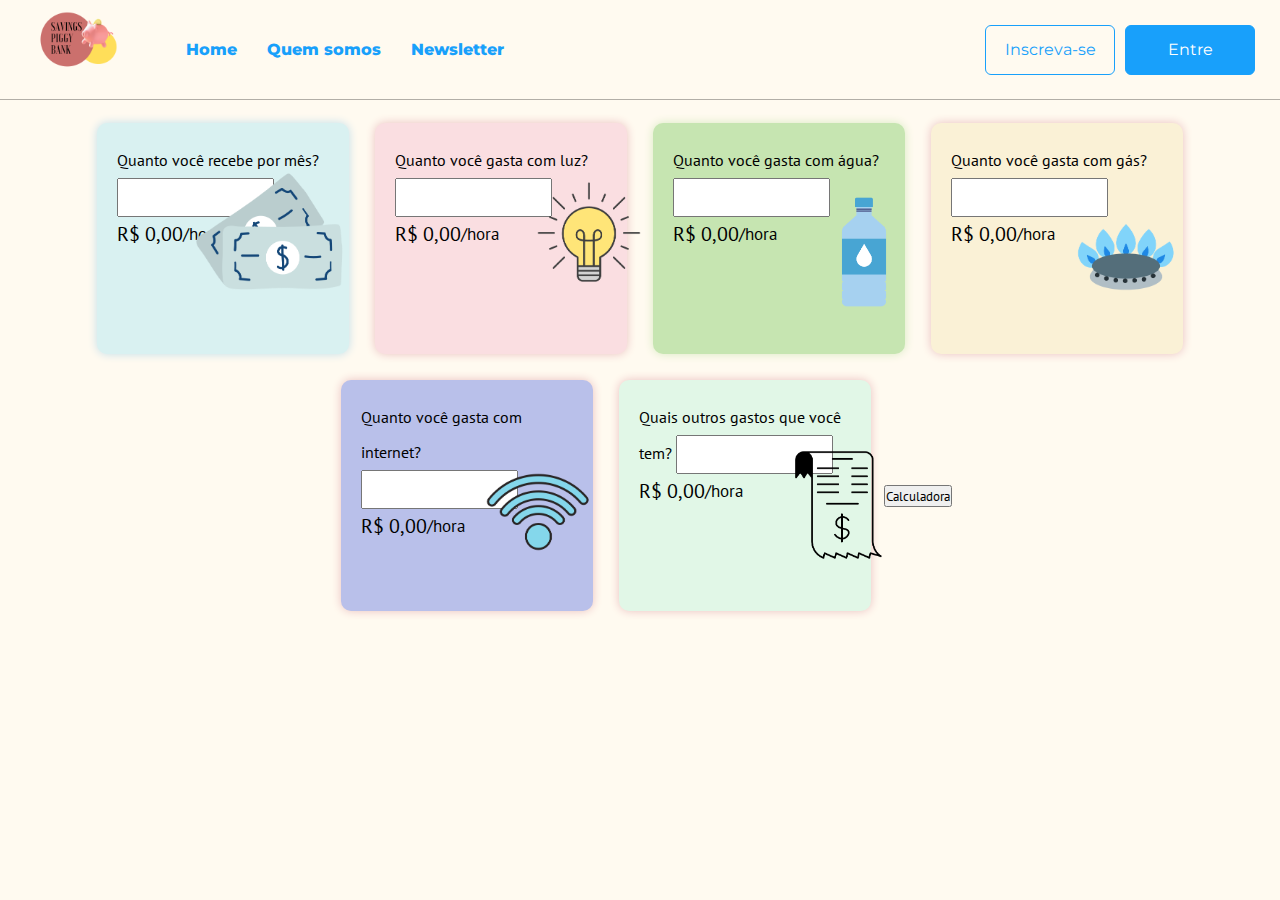
==== contador.html @ 0ccbcca7 "implementadndo novas funçoes" ====
<!DOCTYPE html>
<html lang="pt-br">
<head>
    <meta charset="UTF-8">
    <meta http-equiv="X-UA-Compatible" content="IE=edge">
    <meta name="viewport" content="width=device-width, initial-scale=1.0"> 
    <title>Calculadora financeira</title>
    <link rel="stylesheet" href="style.css" />
</head>
<body>
    <header class="header">
        <img id="logo" src="imagens/logoImage.png" alt="logo cofrinho">
        <nav class="header-menu">
                <a class="header-menu-item">Home</a>
                <a class="header-menu-item">Quem somos</a>
                <a class="header-menu-item">Newsletter</a>
        </nav>
        <nav class="button-group">
            <div class="button">Inscreva-se</div>
            <div class="button primary">Entre</div>
        </nav>
    </header>
    <main>
        <section class="maior1">
            <form class="maior2">
                <img class="imagem-card1" src="imagens/dindin.png"> 
                <div class="box_1">
                    <label for="GET-name" class="titulo-card">Quanto você recebe por mês?</label>
                    <input class="titulo-card" id="salario" type="text" name="name" autocomplete="off">
                    <span class="titulo-card cor-preta" id="respostaHoraTrabalho">R$ 0,00<small>/hora</small></span>
                </div>
                <img class="imagem-card2" src="imagens/luz.png">
                <div class="box_2"> 
                    <label class="titulo-card" for="GET-name">Quanto você gasta com luz?</label>
                    <input class="titulo-card" id="luz" type="text" name="name" autocomplete="off">
                    <span class="titulo-card cor-preta" id="respostaValorSubLuz">R$ 0,00<small>/hora</small></span>

                </div>
                <img class="imagem-card3" src="imagens/agua.png">
                <div class="box_3"> 
                    <label class="titulo-card" for="GET-name">Quanto você gasta com água?</label>
                    <input class="titulo-card" id="agua" type="text" name="name" autocomplete="on">
                    <span class="titulo-card cor-preta" id="respostaValorSubAgua">R$ 0,00<small>/hora</small></span>
                </div>
                <img class="imagem-card4" src="imagens/gas.png"> 
                <div class="box_4"> 
                    <label class="titulo-card" for="GET-name">Quanto você gasta com gás?</label>
                    <input class="titulo-card" id="gas" type="text" name="name" autocomplete="on">
                    <span class="titulo-card cor-preta" id="respostaValorSubGas" >R$ 0,00<small>/hora</small></span>

                </div>
                <img class="imagem-card5" src="imagens/internet.png"> 
                <div class="box_5"> 
                    <label class="titulo-card"  for="GET-name">Quanto você gasta com internet?</label>
                    <input class="titulo-card" id="internet" type="text" name="name" autocomplete="on">
                    <span class="titulo-card cor-preta" id="respostaValorSubInte" >R$ 0,00<small>/hora</small></span>
                </div>
                <img class="imagem-card6" src="imagens/fatura.png"> 
                <div class="box_6"> 
                    <label class="titulo-card" for="GET-name">Quais outros gastos que você tem?</label>
                    <input class="titulo-card" id="outros" type="text" name="name" autocomplete="on">
                    <span class="titulo-card cor-preta" id="respostaValorSubOutros">R$ 0,00<small>/hora</small></span>
                </div>
                <div><button class="" type="submit" value="">Calculadora</button></div>
            </form>
        </section>
    </main>
</body>

</html>
---- style.css ----
@import url('https://fonts.googleapis.com/css2?family=League+Spartan:wght@100;500&family=PT+Sans:ital,wght@0,400;0,700;1,400;1,700&family=Playfair+Display:ital,wght@1,400;1,900&family=Sacramento&display=swap');
@import url('https://fonts.googleapis.com/css2?family=Montserrat:wght@100;400&display=swap');

* {
    font-family: 'PT Sans', sans-serif;
    margin: 0;
    padding: 0;
    box-sizing: border-box;
    text-decoration: none;
}

body{
    font-size: 100%;
    background-color: #fffaf0;
}

/* Logo */
#logo{
    width: 12%;
    padding: 0;
}

/* Banner */
#banner{
    width: 100%;
}

/*Header*/

.header{
    display: flex;
    height: 100px;
    padding: 0 10px;
    flex-direction: row;
    align-items: center; /* alinha no eixo secundário (y) */
    justify-content: space-around; /* alinha no eixo primário (x) */
    border-bottom: 1px solid rgba(0, 0, 0, 0.3);
}

.header-menu{
    display: flex;
    max-height: 100px;
    align-items: center;
    justify-content: flex-start;
    width: 100%;
    margin: 0 10px;
}

.header-menu-item{
   margin: 0 15px;
   cursor: pointer;
   color: #18A0FB;
   font-weight: 800;
   font-family: 'Montserrat', sans-serif;
}

.button-group {
    height: 100%; /*só funciona % se o elemento pai tiver altura definida*/
    min-width: 300px;
    padding: 10px;
    display: flex;
    align-items: center;
    justify-content: space-around;
}

.button-group .button {
    width: 130px;
    height: 50px;
    border: 1px solid #18A0FB;
    display: flex;
    justify-content: center;
    align-items: center;
    border-radius: 6px;
    font-family: 'Montserrat', sans-serif;
    color: #18A0FB;
    font-weight: 400;
    cursor: pointer;
    transition: ease-in-out all .3s;
}

.button-group .button:hover {
    box-shadow: 3px 3px 7px rgba(0, 0, 0, 0.4);
    transition: ease-in-out all .3s;
}

.button-group .primary {
    color: white;
    background-color: #18A0FB;
}

.banner{
    display: flex;
    position: relative;
    justify-content: center;
}
h1{
    font-size: 360%;
    font-style: bold;
    color: white;
    display: flex;
    position: absolute;
    align-items: center;
    margin-top: 8%;
}

h3{
    font-size: 200%;
    color: #cb706c;;
    display: flex;
    position: absolute;
    margin-top: 13%;
}

.button-banner{
    font-size: 100%;
    font-style: bold;
    color: #a58dec;
    display: flex;
    position: absolute;
    margin-top: 17%;
    border: none;
    padding: 1%;
    border-radius: 10px 10px 10px;
    box-shadow: 10px 10px
}

.container {
    display: flex;
    flex-direction: row;
    width: 100%;
}

.box1{
    border-radius: 10px 10px 10px;
    margin: 2%;
    padding: 2%;
    width: 50%;
    height: 570px;
    background-color: #6fb895;
    box-shadow: 15px 15px 15px #bde0cf
}

.box3{
    margin-top: 7%;
    width: 50%;
    height: 500px;
    padding: 10px;
}

#imagem2{
    width: 100%;
}

h2{
    color: #f6e896;
    display: flex;
    justify-content: center;
    margin-bottom: 2%;
}

.card {
    background-color: rgba(19, 19, 19, 0.3);
    padding: 40px;
    border-radius: 2px;
    width:280px;
}

.card-header {
    padding-bottom: 50px;
    opacity: 0.8;
    color: #fff;
}

.card-header::after {
    width: 70px;
    height: 1px;
    background-color: #fff;
    display: block;
    margin-top: -17px;
    margin-left: -5px;
}

.card-content label{
    color: #fff;
    font-size: 20px;
    opacity: 0.8;
}

p{
    color: #fff;
    font-size: 12px; 
}

.card-content-area {
    display: flex;
    flex-direction: column;
    padding:10px 0;
}

.card-content-area input {
    margin-top: 10px;
    padding:0 5px;
    background-color: transparent;
    border:none;
    border-bottom: 1px solid #e1e1e1;
    outline: none;
    color: #fff;
}

.card-footer {
    display: flex;
    flex-direction: column
}

.card-footer .button-form {
    font-style: bold;
    color: #6fb895;
    width: 100%;
    height: 40px;
    background-color: #f6e896;
    border:none;
    margin: 10px 0;
    margin-bottom: 50px;
}

.copyright{
    color: #FFFFFF;
    font-size: 13px;
    margin: 20px 0;
}

span{
    color:#fff;
    display: flex;
}

span #resposta{
    align-items: center;
}

footer { 
    background-color: gray;
    bottom: 0px;
    width: 100%;
}
.logotipo {
   width: 100%;
   text-align: center;
   font-size: 0.7em;
}
.logotipo img {
   width: 20%;
   vertical-align: middle;
}
.redes {
   width: 100%;
   text-align: center;
}
.redes img {
   width: 8%;
}
.redes ul li {
   text-transform: uppercase;
   list-style-type: none;
   display: inline;
}
@media only screen and (min-width: 450px)
and (max-width: 769px){
   footer {
       clear: both;
       width: 100%;
    }
    .logotipo {
        width: 50%;
        float: left;
        text-align: left;
    }
    .redes {
        width: 50%;
        float: right;
    }
}
@media only screen and (min-width: 769px) {
   footer {
       width: 100%;
       clear: both;
       margin-bottom: 3%;
   }
   .logotipo {
       font-size: 1em;
       width: 45%;
       float: left;
       text-align: center;
    }
    .logotipo img, .redes img {
        width: 10%;
    }
    .redes {
        width: 45%;
        float: right;
        margin-right: 1%;
        text-align: center;
    }
}

.maior1{
    display: flex;
    flex-direction: row;
    justify-content: center;
}

.maior2{
    display: inline-flex;
    align-items: center;
    flex-flow: row wrap;
    justify-content: center;
    position: relative;
    padding: 10px;
}

.box_1{
    border-radius: 10px 10px 10px;
    box-shadow: 0 0 10px rgb(192, 222, 234);
    width: 20%;
    height: 60%;
    padding: 20px;
    margin: 13px;
    background-color: #d9f1f1;
}

.imagem-card1{
    position: absolute;
    width: 20%;
    z-index: 1;
    top:-12%;
    right: 69%;
}


.box_2{
    border-radius: 10px 10px 10px;
    box-shadow: 0 0 10px rgb(234, 192, 192);
    height: 60%;
    width: 20%;
    padding: 20px;
    margin: 13px;
    background-color: #fadee1;
}

.imagem-card2{
    position: absolute;
    width: 20%;
    z-index: 1;
    top:-12%;
    right: 44%;
}

.box_3{
    border-radius: 10px 10px 10px;
    box-shadow: 0 0 10px rgb(215, 234, 192);
    width: 20%;
    height: 60%;
    padding: 20px;
    margin: 13px;
    background-color: #c6e5b1;
}

.imagem-card3{
    position: absolute;
    width: 15%;
    z-index: 1;
    top: 4%;
    right: 25%;
}


.box_4{
    border-radius: 10px 10px 10px;
    box-shadow: 0 0 10px rgb(234, 192, 192);
    width: 20%;
    height: 60%;
    padding: 20px;
    margin: 13px;
    background-color: #faf1d6;
}

.imagem-card4{
    position: absolute;
    width: 20%;
    z-index: 1;
    top: -6%;
    right: 2%;
}

.box_5{
    border-radius: 10px 10px 10px;
    box-shadow: 0 0 10px rgb(234, 192, 192);
    width: 20%;
    height: 60%;
    padding: 20px;
    margin: 13px;
    background-color: #b9c0ea;
}

.imagem-card5{
    position: absolute;
    width: 20%;
    z-index: 1;
    top: 57%;
    right: 48%;
}

.box_6{
    border-radius: 10px 10px 10px;
    box-shadow: 0 0 10px rgb(234, 192, 192);
    width: 20%;
    height: 60%;
    padding: 20px;
    margin: 13px;
    background-color: #e1f7e7;
}

.imagem-card6{
    position: absolute;
    width: 17%;
    z-index: 1;
    top: 62%;
    right: 26%;
}


.titulo-card{
    color: black;
    line-height: 35px;
}

.cor-preta{
    color: black;
    font-size: 20px;
}
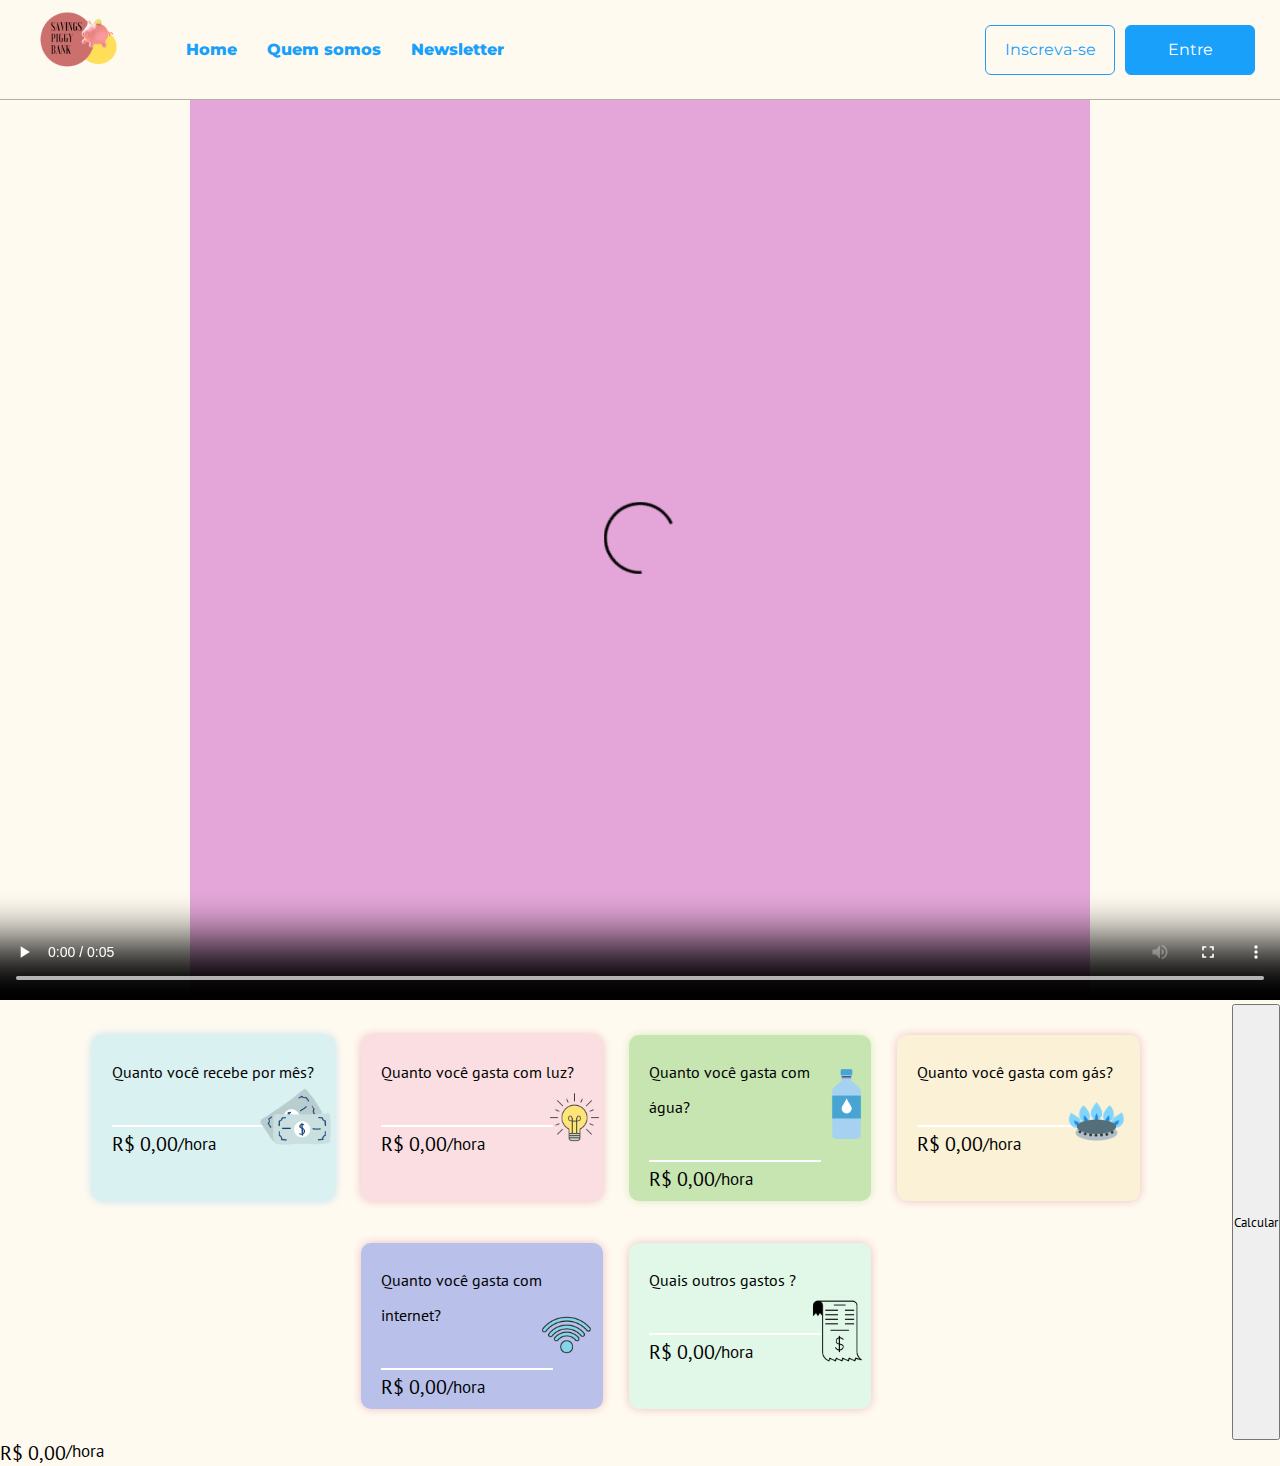
==== commit 014bac0e: "incluindo mais funcoes" ====
--- a/contador.html
+++ b/contador.html
@@ -20,51 +20,60 @@
             <div class="button primary">Entre</div>
         </nav>
     </header>
+    <section class="video">
+        <video width="100%" height="900px" controls="controls" autoplay="autostart"Q frameborder="0">
+            <source src="imagens/cofre.mp4" type="video/mp4">
+        </video>
+    </section>
     <main>
         <section class="maior1">
             <form class="maior2">
                 <img class="imagem-card1" src="imagens/dindin.png"> 
                 <div class="box_1">
-                    <label for="GET-name" class="titulo-card">Quanto você recebe por mês?</label>
-                    <input class="titulo-card" id="salario" type="text" name="name" autocomplete="off">
+                    <label for="salario" class="titulo-card">Quanto você recebe por mês?</label>
+                    <input class="titulo-card field" id="salario" type="text" name="salario">
                     <span class="titulo-card cor-preta" id="respostaHoraTrabalho">R$ 0,00<small>/hora</small></span>
                 </div>
                 <img class="imagem-card2" src="imagens/luz.png">
                 <div class="box_2"> 
                     <label class="titulo-card" for="GET-name">Quanto você gasta com luz?</label>
-                    <input class="titulo-card" id="luz" type="text" name="name" autocomplete="off">
+                    <input class="titulo-card field" id="luz" type="text" name="name" autocomplete="off">
                     <span class="titulo-card cor-preta" id="respostaValorSubLuz">R$ 0,00<small>/hora</small></span>
 
                 </div>
                 <img class="imagem-card3" src="imagens/agua.png">
                 <div class="box_3"> 
                     <label class="titulo-card" for="GET-name">Quanto você gasta com água?</label>
-                    <input class="titulo-card" id="agua" type="text" name="name" autocomplete="on">
+                    <input class="titulo-card field" id="agua" type="text" name="name" autocomplete="on">
                     <span class="titulo-card cor-preta" id="respostaValorSubAgua">R$ 0,00<small>/hora</small></span>
                 </div>
                 <img class="imagem-card4" src="imagens/gas.png"> 
                 <div class="box_4"> 
                     <label class="titulo-card" for="GET-name">Quanto você gasta com gás?</label>
-                    <input class="titulo-card" id="gas" type="text" name="name" autocomplete="on">
+                    <input class="titulo-card field" id="gas" type="text" name="name" autocomplete="on">
                     <span class="titulo-card cor-preta" id="respostaValorSubGas" >R$ 0,00<small>/hora</small></span>
 
                 </div>
                 <img class="imagem-card5" src="imagens/internet.png"> 
                 <div class="box_5"> 
                     <label class="titulo-card"  for="GET-name">Quanto você gasta com internet?</label>
-                    <input class="titulo-card" id="internet" type="text" name="name" autocomplete="on">
+                    <input class="titulo-card field" id="internet" type="text" name="name" autocomplete="on">
                     <span class="titulo-card cor-preta" id="respostaValorSubInte" >R$ 0,00<small>/hora</small></span>
                 </div>
                 <img class="imagem-card6" src="imagens/fatura.png"> 
                 <div class="box_6"> 
-                    <label class="titulo-card" for="GET-name">Quais outros gastos que você tem?</label>
-                    <input class="titulo-card" id="outros" type="text" name="name" autocomplete="on">
+                    <label class="titulo-card" for="GET-name">Quais outros gastos   ?</label>
+                    <input class="titulo-card field" id="outros" type="text" name="name" autocomplete="on">
                     <span class="titulo-card cor-preta" id="respostaValorSubOutros">R$ 0,00<small>/hora</small></span>
                 </div>
-                <div><button class="" type="submit" value="">Calculadora</button></div>
             </form>
+                <button type="button" class="button-calcular" onclick="calcular()">Calcular</button>
+        </section>
+        <section>
+            <span class="cor-preta" id="">R$ 0,00<small>/hora</small></span>
         </section>
     </main>
+    <script src="logicaJavaScript.js"></script>
 </body>
 
 </html>--- a/style.css
+++ b/style.css
@@ -322,7 +322,7 @@
     border-radius: 10px 10px 10px;
     box-shadow: 0 0 10px rgb(192, 222, 234);
     width: 20%;
-    height: 60%;
+    height: 40%;
     padding: 20px;
     margin: 13px;
     background-color: #d9f1f1;
@@ -330,17 +330,17 @@
 
 .imagem-card1{
     position: absolute;
-    width: 20%;
-    z-index: 1;
-    top:-12%;
-    right: 69%;
+    width: 10%;
+    z-index: 1;
+    top: 6%;
+    right: 71%;
 }
 
 
 .box_2{
     border-radius: 10px 10px 10px;
     box-shadow: 0 0 10px rgb(234, 192, 192);
-    height: 60%;
+    height: 40%;
     width: 20%;
     padding: 20px;
     margin: 13px;
@@ -349,17 +349,17 @@
 
 .imagem-card2{
     position: absolute;
-    width: 20%;
-    z-index: 1;
-    top:-12%;
-    right: 44%;
+    width: 10%;
+    z-index: 1;
+    top: 6%;
+    right: 48.4%;
 }
 
 .box_3{
     border-radius: 10px 10px 10px;
     box-shadow: 0 0 10px rgb(215, 234, 192);
     width: 20%;
-    height: 60%;
+    height: 40%;
     padding: 20px;
     margin: 13px;
     background-color: #c6e5b1;
@@ -367,10 +367,10 @@
 
 .imagem-card3{
     position: absolute;
-    width: 15%;
-    z-index: 1;
-    top: 4%;
-    right: 25%;
+    width: 10%;
+    z-index: 1;
+    top: 3%;
+    right: 26.3%;
 }
 
 
@@ -378,7 +378,7 @@
     border-radius: 10px 10px 10px;
     box-shadow: 0 0 10px rgb(234, 192, 192);
     width: 20%;
-    height: 60%;
+    height: 40%;
     padding: 20px;
     margin: 13px;
     background-color: #faf1d6;
@@ -386,17 +386,17 @@
 
 .imagem-card4{
     position: absolute;
-    width: 20%;
-    z-index: 1;
-    top: -6%;
-    right: 2%;
+    width: 12%;
+    z-index: 1;
+    top: 3%;
+    right: 5%;
 }
 
 .box_5{
     border-radius: 10px 10px 10px;
     box-shadow: 0 0 10px rgb(234, 192, 192);
     width: 20%;
-    height: 60%;
+    height: 40%;
     padding: 20px;
     margin: 13px;
     background-color: #b9c0ea;
@@ -404,17 +404,17 @@
 
 .imagem-card5{
     position: absolute;
-    width: 20%;
-    z-index: 1;
-    top: 57%;
-    right: 48%;
+    width: 10%;
+    z-index: 1;
+    top: 56%;
+    right: 49%;
 }
 
 .box_6{
     border-radius: 10px 10px 10px;
     box-shadow: 0 0 10px rgb(234, 192, 192);
     width: 20%;
-    height: 60%;
+    height: 40%;
     padding: 20px;
     margin: 13px;
     background-color: #e1f7e7;
@@ -422,12 +422,11 @@
 
 .imagem-card6{
     position: absolute;
-    width: 17%;
-    z-index: 1;
-    top: 62%;
-    right: 26%;
-}
-
+    width: 10%;
+    z-index: 1;
+    top: 55%;
+    right: 27%;
+}
 
 .titulo-card{
     color: black;
@@ -437,4 +436,18 @@
 .cor-preta{
     color: black;
     font-size: 20px;
+}
+
+.field {
+    width: 85%;
+    border: 0;
+    border-bottom: 2px solid white;
+    outline: 0;
+    font-size: 1.3rem;
+    background: transparent;
+    transition: border-color 0.2s;
+}
+
+.video{
+    width: 100%;
 }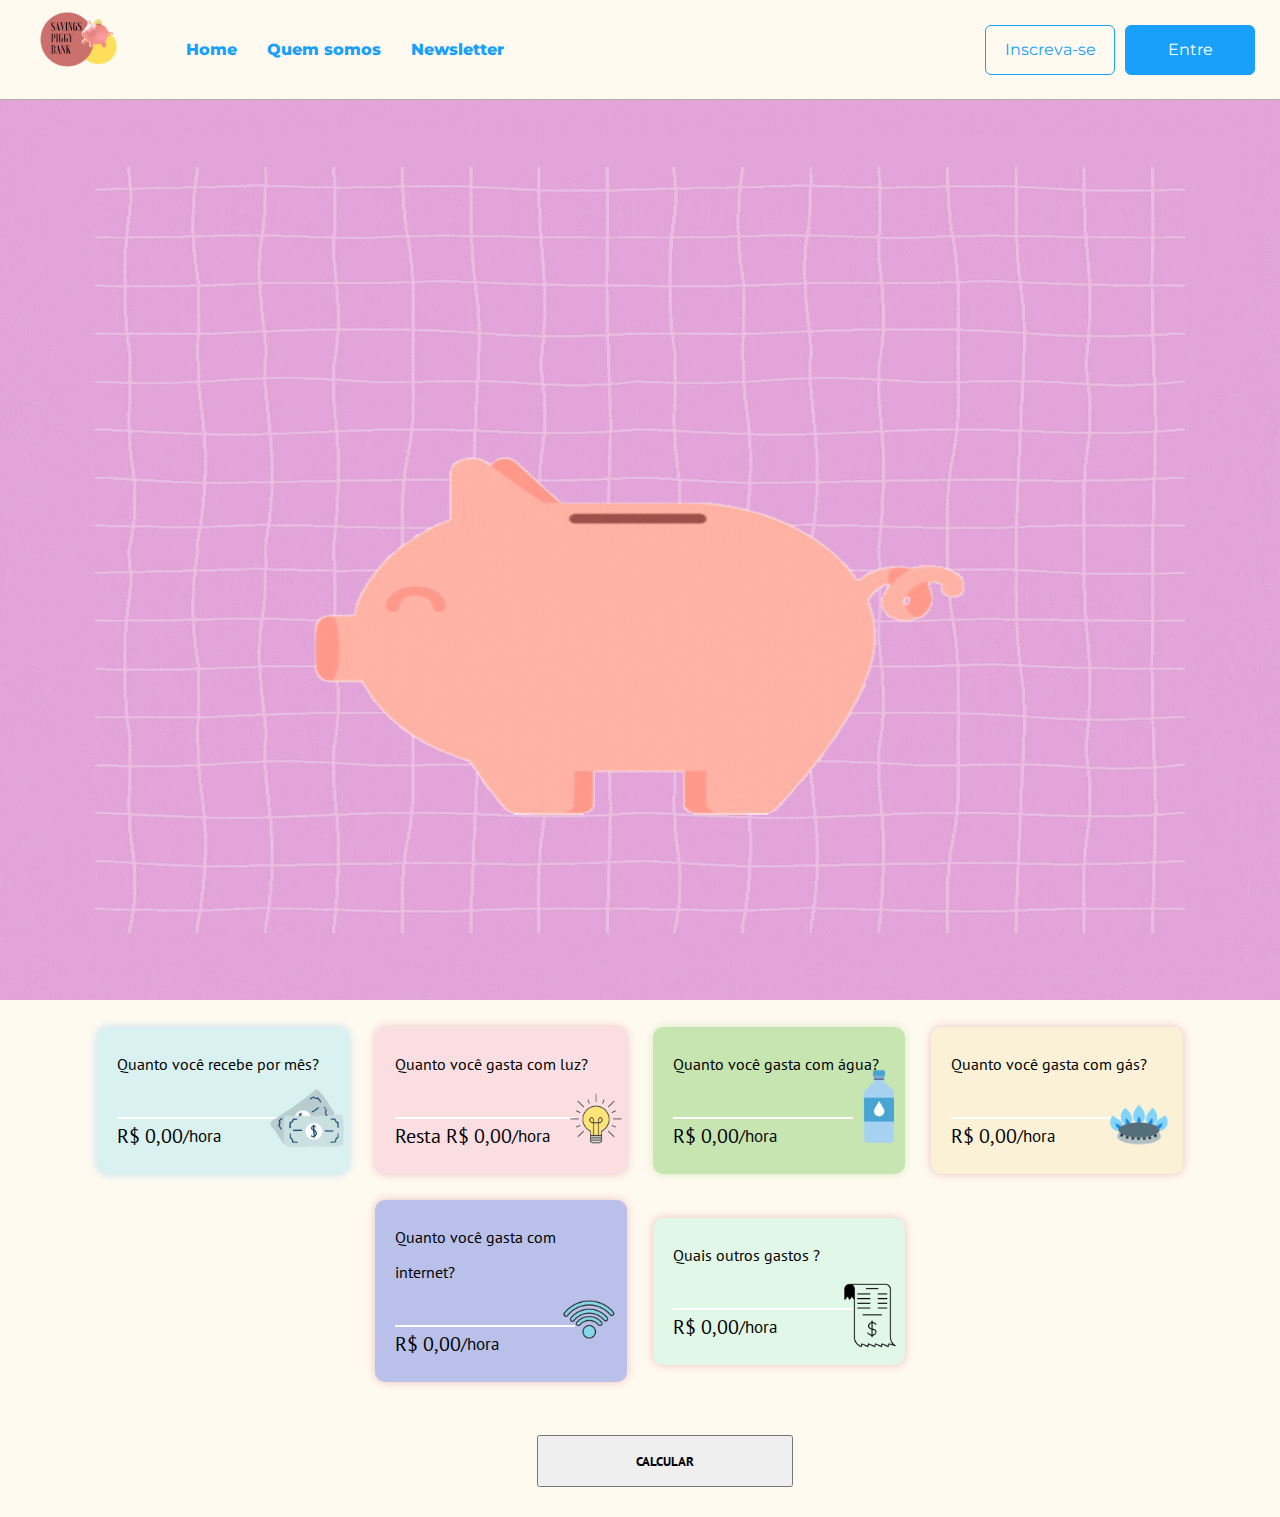
==== commit fe0eadc9: "arrumando o botão" ====
--- a/contador.html
+++ b/contador.html
@@ -20,10 +20,8 @@
             <div class="button primary">Entre</div>
         </nav>
     </header>
-    <section class="video">
-        <video width="100%" height="900px" controls="controls" autoplay="autostart"Q frameborder="0">
-            <source src="imagens/cofre.mp4" type="video/mp4">
-        </video>
+    <section>
+            <img src="imagens/cofre.gif" width="100%" height="900px">
     </section>
     <main>
         <section class="maior1">
@@ -38,7 +36,7 @@
                 <div class="box_2"> 
                     <label class="titulo-card" for="GET-name">Quanto você gasta com luz?</label>
                     <input class="titulo-card field" id="luz" type="text" name="name" autocomplete="off">
-                    <span class="titulo-card cor-preta" id="respostaValorSubLuz">R$ 0,00<small>/hora</small></span>
+                    <span class="titulo-card cor-preta" id="respostaValorSubLuz">Resta R$ 0,00<small>/hora</small></span>
 
                 </div>
                 <img class="imagem-card3" src="imagens/agua.png">
@@ -67,10 +65,7 @@
                     <span class="titulo-card cor-preta" id="respostaValorSubOutros">R$ 0,00<small>/hora</small></span>
                 </div>
             </form>
-                <button type="button" class="button-calcular" onclick="calcular()">Calcular</button>
-        </section>
-        <section>
-            <span class="cor-preta" id="">R$ 0,00<small>/hora</small></span>
+                <button class="button-calcular" onclick="calcular()">Calcular</button>
         </section>
     </main>
     <script src="logicaJavaScript.js"></script>
--- a/style.css
+++ b/style.css
@@ -305,7 +305,7 @@
 
 .maior1{
     display: flex;
-    flex-direction: row;
+    flex-direction: column;
     justify-content: center;
 }
 
@@ -316,6 +316,7 @@
     justify-content: center;
     position: relative;
     padding: 10px;
+
 }
 
 .box_1{
@@ -326,7 +327,9 @@
     padding: 20px;
     margin: 13px;
     background-color: #d9f1f1;
-}
+
+}
+
 
 .imagem-card1{
     position: absolute;
@@ -345,7 +348,9 @@
     padding: 20px;
     margin: 13px;
     background-color: #fadee1;
-}
+
+}
+
 
 .imagem-card2{
     position: absolute;
@@ -363,6 +368,7 @@
     padding: 20px;
     margin: 13px;
     background-color: #c6e5b1;
+
 }
 
 .imagem-card3{
@@ -382,6 +388,7 @@
     padding: 20px;
     margin: 13px;
     background-color: #faf1d6;
+
 }
 
 .imagem-card4{
@@ -400,6 +407,7 @@
     padding: 20px;
     margin: 13px;
     background-color: #b9c0ea;
+
 }
 
 .imagem-card5{
@@ -418,6 +426,7 @@
     padding: 20px;
     margin: 13px;
     background-color: #e1f7e7;
+
 }
 
 .imagem-card6{
@@ -450,4 +459,32 @@
 
 .video{
     width: 100%;
+}
+
+.button-calcular{
+    position: relative;
+    width: 20%;
+	text-align: center;
+	text-transform: uppercase; 
+	padding: 15px;
+	margin: 30px 25px;
+    left: 40%;
+	font-weight: 600;
+	transition: 0.5s;
+}
+
+.button-calcular:before {
+	position: absolute;
+	content:"";
+	border-top: 5px solid lighten($color-button-red, 5%);
+	border-left: 5px solid lighten($color-button-red, 5%);	
+	border-right: 5px solid darken($color-button-red, 5%);
+	border-bottom: 5px solid darken($color-button-red, 5%);
+
+  top: 0px;
+  right: 0px;
+  bottom: 0px;
+  left: 0px;	
+
+  transition: 0.5s;
 }